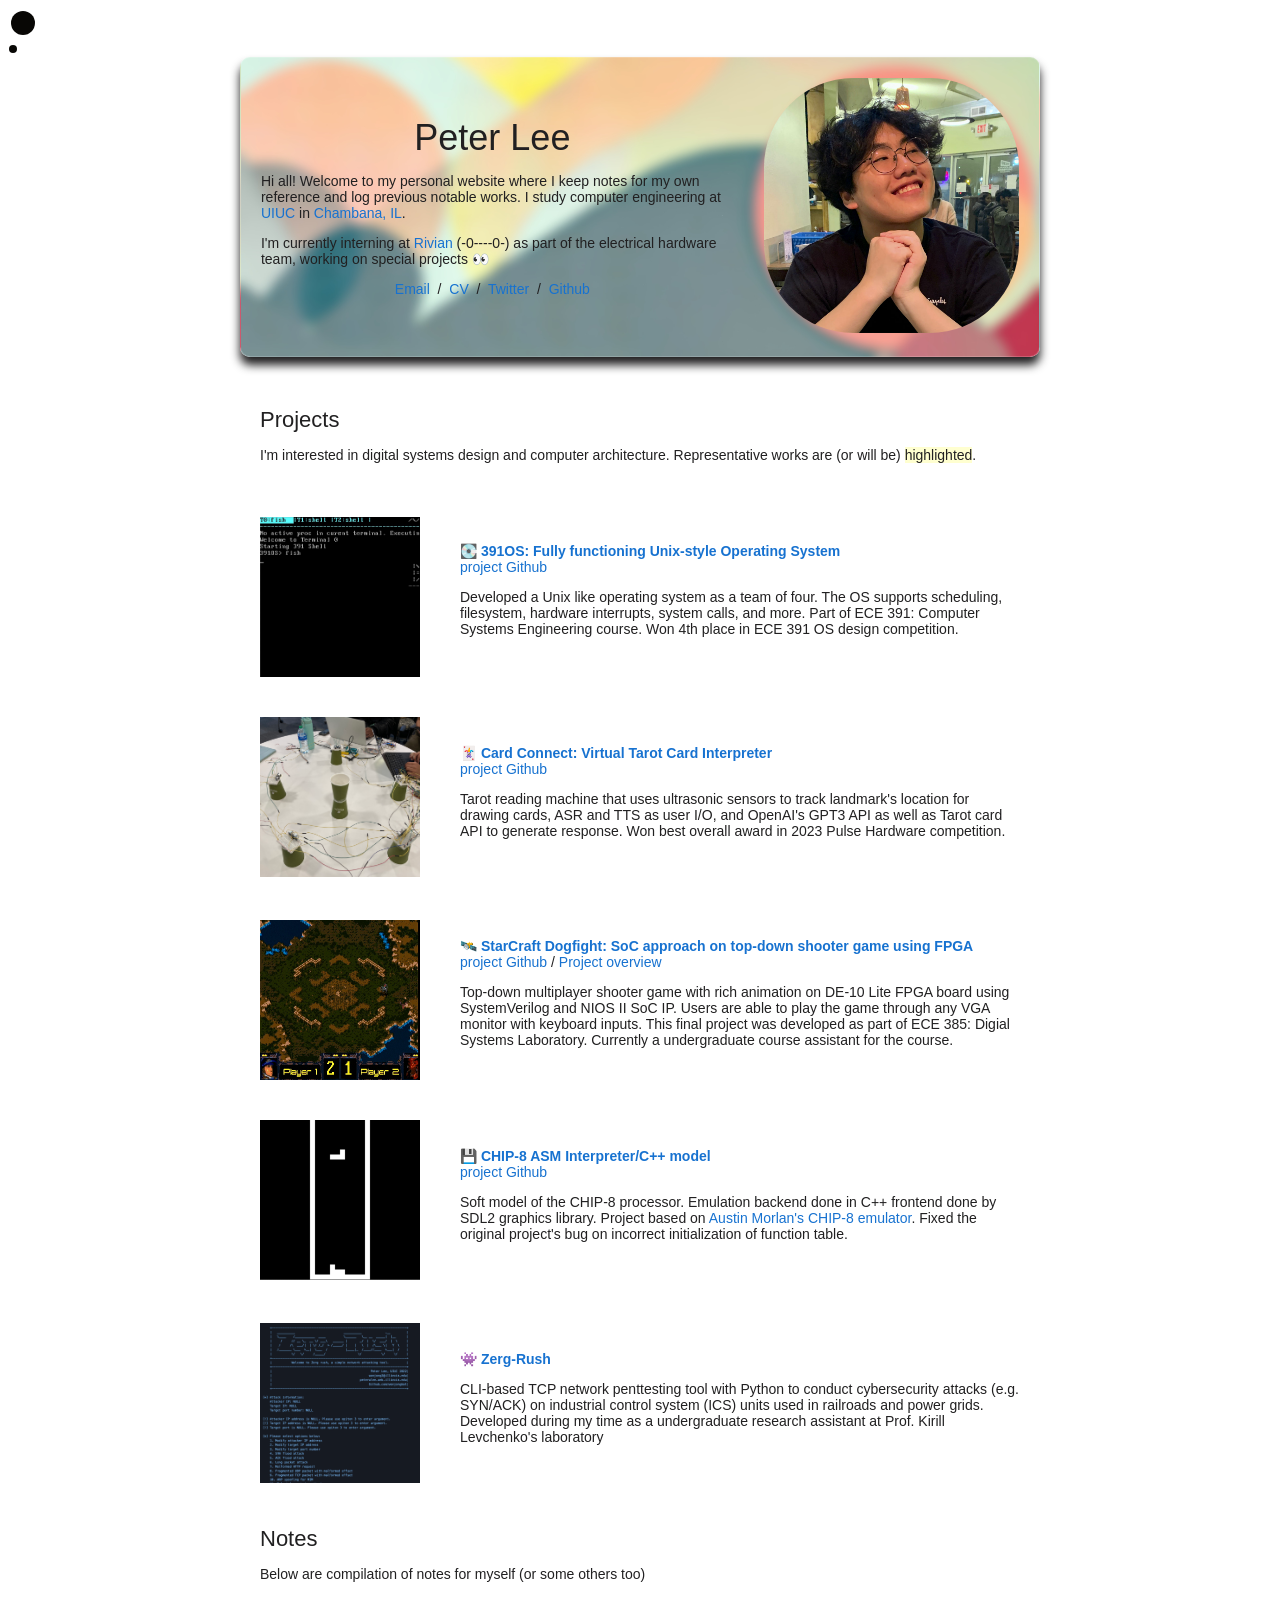
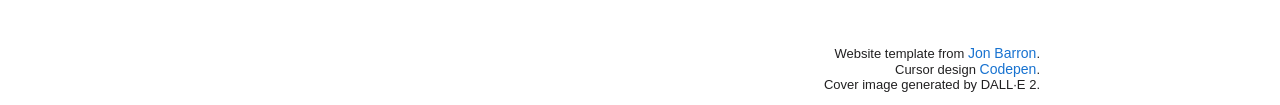
==== index.html @ ffe4bd6a "chip8+cool backdrop" ====
<!DOCTYPE html>
<html lang="en">
  <head>
    <meta http-equiv="Content-Type" content="text/html; charset=UTF-8" />

    <title>Peter Lee</title>
    <link
      rel="stylesheet"
      as="style"
      crossorigin
      href="https://cdn.jsdelivr.net/gh/orioncactus/pretendard@v1.3.5/dist/web/static/pretendard.css"
    />
    <meta name="author" content="Peter Lee" />
    <meta name="viewport" content="width=device-width, initial-scale=1" />

    <link rel="stylesheet" type="text/css" href="stylesheet.css" />
    <link
      rel="icon"
      href="data:image/svg+xml,<svg xmlns=%22http://www.w3.org/2000/svg%22 viewBox=%220 0 100 100%22><text y=%22.9em%22 font-size=%2290%22>🦖</text></svg>"
    />
  </head>

  <body>
    <!-- cursor stuff -->
    <div class="cursor">
      <div class="cursor__ball cursor__ball--big">
        <svg height="30" width="30">
          <circle cx="15" cy="15" r="12" stroke-width="0"></circle>
        </svg>
      </div>

      <div class="cursor__ball cursor__ball--small">
        <svg height="10" width="10">
          <circle cx="5" cy="5" r="4" stroke-width="0"></circle>
        </svg>
      </div>
    </div>
    <script src="index.js"></script>
    <script src="https://cdnjs.cloudflare.com/ajax/libs/gsap/3.12.0/gsap.min.js"></script>
    <!-- end of cursor stuff -->
    <table
      style="
        width: 100%;
        max-width: 800px;
        border: 0px;
        border-spacing: 0px;
        border-collapse: separate;
        margin-right: auto;
        margin-left: auto;
      "
    >
      <tbody>
        <tr style="padding: 0px">
          <td style="padding: 0px">
            <div>
            <table
              style="
                width: 100%;
                border: 0px;
                border-spacing: 0px;
                border-collapse: separate;
                margin-right: auto;
                margin-left: auto;
                background: rgba(255, 255, 255, 0.25);
                box-shadow: 0 8px 10px 0 #212021;
                backdrop-filter: blur(10px);
                -webkit-backdrop-filter: blur(10px);
                border-radius: 10px;
                border: 1px solid rgba(255, 255, 255, 0.18);
                background-image: url(images/backdrop_blur.jpg);
                background-size: cover;
                background-position:center;
              "
            >
              <tbody>
                <tr style="padding: 0px">
                  <td style="padding: 2.5%; width: 63%; vertical-align: middle">
                    <p style="text-align: center">
                      <name>Peter Lee</name>
                    </p>
                    <p>
                      Hi all! Welcome to my personal website where I keep notes
                      for my own reference and log previous notable works. I
                      study computer engineering at
                      <a href="https://ece.illinois.edu/">UIUC</a> in
                      <a
                        href="https://en.wikipedia.org/wiki/Champaign%E2%80%93Urbana_metropolitan_area"
                        >Chambana, IL</a
                      >.
                    </p>
                    <p>
                      I'm currently interning at
                      <a href="https://rivian.com/">Rivian</a> (-0----0-) as
                      part of the electrical hardware team, working on special
                      projects 👀
                    </p>
                    <p style="text-align: center">
                      <a href="mailto:wonjong3@illinois.edu">Email</a>
                      &nbsp/&nbsp
                      <a href="data/PeterLee_CV.pdf">CV</a> &nbsp/&nbsp

                      <a href="https://twitter.com/wonjongbot">Twitter</a>
                      &nbsp/&nbsp
                      <a href="https://github.com/wonjongbot/">Github</a>
                    </p>
                  </td>
                  <td style="padding: 2.5%; width: 40%; max-width: 40%">
                    <a href="images/PeterLee.jpeg"
                      ><img
                        style="width: 100%; max-width: 100%; border-radius: 35%"
                        alt="profile photo"
                        src="images/PeterLee.jpeg"
                        class="hoverZoomLink"
                    /></a>
                  </td>
                </tr>
              </tbody>
            </table>
            <table
              style="
                width: 100%;
                border: 0px;
                border-spacing: 0px;
                border-collapse: separate;
                margin-right: auto;
                margin-left: auto;
              "
            >
              <tbody>
                <tr>
                  <td
                    style="
                      padding-top: 50px;
                      padding-left: 20px;
                      padding-right: 20px;
                      padding-bottom: 20px;
                      width: 100%;
                      vertical-align: middle;
                    "
                  >
                    <heading>Projects</heading>
                    <p>
                      I'm interested in digital systems design and computer
                      architecture. Representative works are (or will be)
                      <span class="highlight">highlighted</span>.
                    </p>
                  </td>
                </tr>
              </tbody>
            </table>
            <table
              style="
                width: 100%;
                border: 0px;
                border-spacing: 0px;
                border-collapse: separate;
                margin-right: auto;
                margin-left: auto;
              "
            >
              <tbody>
                <tr onmouseout="OS391_stop()" onmouseover="OS391_start()">
                  <td style="padding: 20px; width: 25%; vertical-align: middle">
                    <div class="one">
                      <div class="two" id="OS391">
                        <video
                          width="160"
                          height="160"
                          muted
                          autoplay
                          loop
                          style="background-color: black"
                        >
                          <source src="images/391OS.mp4" type="video/mp4" />
                          Your browser does not support the video tag.
                        </video>
                      </div>
                      <img src="images/391OS.jpeg" width="160" height="160" />
                    </div>
                    <script type="text/javascript">
                      function OS391_start() {
                        document.getElementById("OS391").style.opacity = "1";
                      }

                      function OS391_stop() {
                        document.getElementById("OS391").style.opacity = "0";
                      }
                      OS391_stop();
                    </script>
                  </td>
                  <td style="padding: 20px; width: 75%; vertical-align: middle">
                    <a href="https://github.com/wonjongbot/391OS">
                      <papertitle
                        >💽 391OS: Fully functioning Unix-style Operating
                        System</papertitle
                      >
                    </a>
                    <br />
                    <a href="https://github.com/wonjongbot/391OS"
                      >project Github</a
                    >
                    <p></p>
                    <p>
                      Developed a Unix like operating system as a team of four.
                      The OS supports scheduling, filesystem, hardware
                      interrupts, system calls, and more. Part of ECE 391:
                      Computer Systems Engineering course. Won 4th place in ECE
                      391 OS design competition.
                    </p>
                  </td>
                </tr>

                <tr>
                  <td style="padding: 20px; width: 25%; vertical-align: middle">
                    <img src="images/ccnct.jpg" width="160" height="160" />
                  </td>
                  <td style="padding: 20px; width: 75%; vertical-align: middle">
                    <a
                      href="https://github.com/Mankeerat/Pulse2023_Beefybarfers"
                    >
                      <papertitle
                        >🃏 Card Connect: Virtual Tarot Card
                        Interpreter</papertitle
                      >
                    </a>
                    <br />
                    <a
                      href="https://github.com/Mankeerat/Pulse2023_Beefybarfers"
                      >project Github</a
                    >
                    <p></p>
                    <p>
                      Tarot reading machine that uses ultrasonic sensors to
                      track landmark's location for drawing cards, ASR and TTS
                      as user I/O, and OpenAI's GPT3 API as well as Tarot card
                      API to generate response. Won best overall award in 2023
                      Pulse Hardware competition.
                    </p>
                  </td>
                </tr>

                <tr onmouseout="scdfight_stop()" onmouseover="scdfight_start()">
                  <td style="padding: 20px; width: 25%; vertical-align: middle">
                    <div class="one">
                      <div class="two" id="scdfight_image">
                        <img
                          src="images/scdfight.gif"
                          width="160"
                          height="160"
                        />
                      </div>
                      <img src="images/scdfight.jpg" width="160" height="160" />
                    </div>
                    <script type="text/javascript">
                      function scdfight_start() {
                        document.getElementById(
                          "scdfight_image"
                        ).style.opacity = "1";
                      }

                      function scdfight_stop() {
                        document.getElementById(
                          "scdfight_image"
                        ).style.opacity = "0";
                      }
                      scdfight_stop();
                    </script>
                  </td>

                  <td style="padding: 20px; width: 75%; vertical-align: middle">
                    <a href="https://www.youtube.com/watch?v=uepAv-EOpGw">
                      <papertitle
                        >🛰️ StarCraft Dogfight: SoC approach on top-down shooter
                        game using FPGA</papertitle
                      >
                    </a>
                    <br />
                    <a
                      href="https://github.com/wonjongbot/StarCraft-Dogfight-SoC"
                      >project Github</a
                    >
                    /
                    <a href="https://www.youtube.com/watch?v=uepAv-EOpGw"
                      >Project overview</a
                    >
                    <p></p>
                    <p>
                      Top-down multiplayer shooter game with rich animation on
                      DE-10 Lite FPGA board using SystemVerilog and NIOS II SoC
                      IP. Users are able to play the game through any VGA
                      monitor with keyboard inputs. This final project was
                      developed as part of ECE 385: Digial Systems Laboratory.
                      Currently a undergraduate course assistant for the course.
                    </p>
                  </td>
                </tr>
                <tr>
                  <td style="padding: 20px; width: 25%; vertical-align: middle">
                    <img src="images/chip8.jpg" width="160" height="160" />
                  </td>
                  <td style="padding: 20px; width: 75%; vertical-align: middle">
                    <a href="https://github.com/wonjongbot/CHIP-8">
                      <papertitle
                        >💾 CHIP-8 ASM Interpreter/C++ model</papertitle
                      >
                    </a>
                    <br />
                    <a href="https://github.com/wonjongbot/CHIP-8"
                      >project Github</a
                    >
                    <p></p>
                    <p>
                      Soft model of the CHIP-8 processor. Emulation backend done
                      in C++ frontend done by SDL2 graphics library. Project
                      based on
                      <a href="https://austinmorlan.com/posts/chip8_emulator/"
                        >Austin Morlan's CHIP-8 emulator</a
                      >. Fixed the original project's bug on incorrect
                      initialization of function table.
                    </p>
                  </td>
                </tr>

                <tr>
                  <td style="padding: 20px; width: 25%; vertical-align: middle">
                    <img src="images/zrush.jpg" width="160" height="160" />
                  </td>
                  <td style="padding: 20px; width: 75%; vertical-align: middle">
                    <a
                      href="https://drive.google.com/file/d/1YvRx-4hrZoCk-nl6OgVJZlHAqOiN5hWq/view?usp=sharing"
                    >
                      <papertitle>👾 Zerg-Rush</papertitle>
                    </a>
                    <br />
                    <p>
                      CLI-based TCP network penttesting tool with Python to
                      conduct cybersecurity attacks (e.g. SYN/ACK) on industrial
                      control system (ICS) units used in railroads and power
                      grids. Developed during my time as a undergraduate
                      research assistant at Prof. Kirill Levchenko's laboratory
                    </p>
                  </td>
                </tr>
              </tbody>
            </table>

            <table
              width="100%"
              align="center"
              border="0"
              cellspacing="0"
              cellpadding="20"
            >
              <tbody>
                <tr>
                  <td>
                    <heading>Notes</heading>
                    <p>
                      Below are compilation of notes for myself (or some others
                      too)
                    </p>
                  </td>
                </tr>
              </tbody>
            </table>

            <table
              style="
                width: 100%;
                border: 0px;
                border-spacing: 0px;
                border-collapse: separate;
                margin-right: auto;
                margin-left: auto;
              "
            >
              <tbody>
                <tr>
                  <td style="padding: 0px">
                    <br />
                    <p style="text-align: right; font-size: small">
                      Website template from
                      <a href="https://github.com/jonbarron/jonbarron_website"
                        >Jon Barron</a
                      >.<br />
                      Cursor design
                      <a href="https://codepen.io/clementGir/pen/RQqvQx"
                        >Codepen</a
                      >.<br />
                      Cover image generated by DALL·E 2.
                    </p>
                  </td>
                </tr>
              </tbody>
            </table>
          </td>
        </tr>
      </tbody>
    </table>
  </body>
</html>
---- stylesheet.css ----
/*Cursor related*/
body {
  height: 100vh;
  cursor: none;
  background: #fff;
  color: #212021;
}
body .cursor {
  pointer-events: none;
  z-index: 1000;
}
body .cursor__ball {
  /* position: fixed; */
  top: 0;
  left: 0;
  mix-blend-mode: difference;
  z-index: 1000;
  position: relative;
}
body .cursor__ball circle {
  fill: #f7f8fa;
}

/* latin-ext */
@font-face {
  font-family: 'Lato';
  font-style: italic;
  font-weight: 400;
  src: local('Lato Italic'), local('Lato-Italic'), url(https://fonts.gstatic.com/s/lato/v15/S6u8w4BMUTPHjxsAUi-qNiXg7eU0.woff2) format('woff2');
  unicode-range: U+0100-024F, U+0259, U+1E00-1EFF, U+2020, U+20A0-20AB, U+20AD-20CF, U+2113, U+2C60-2C7F, U+A720-A7FF;
}
/* latin */
@font-face {
  font-family: 'Lato';
  font-style: italic;
  font-weight: 400;
  src: local('Lato Italic'), local('Lato-Italic'), url(https://fonts.gstatic.com/s/lato/v15/S6u8w4BMUTPHjxsAXC-qNiXg7Q.woff2) format('woff2');
  unicode-range: U+0000-00FF, U+0131, U+0152-0153, U+02BB-02BC, U+02C6, U+02DA, U+02DC, U+2000-206F, U+2074, U+20AC, U+2122, U+2191, U+2193, U+2212, U+2215, U+FEFF, U+FFFD;
}
/* latin-ext */
@font-face {
  font-family: 'Lato';
  font-style: italic;
  font-weight: 700;
  src: local('Lato Bold Italic'), local('Lato-BoldItalic'), url(https://fonts.gstatic.com/s/lato/v15/S6u_w4BMUTPHjxsI5wq_FQftx9897sxZ.woff2) format('woff2');
  unicode-range: U+0100-024F, U+0259, U+1E00-1EFF, U+2020, U+20A0-20AB, U+20AD-20CF, U+2113, U+2C60-2C7F, U+A720-A7FF;
}
/* latin */
@font-face {
  font-family: 'Lato';
  font-style: italic;
  font-weight: 700;
  src: local('Lato Bold Italic'), local('Lato-BoldItalic'), url(https://fonts.gstatic.com/s/lato/v15/S6u_w4BMUTPHjxsI5wq_Gwftx9897g.woff2) format('woff2');
  unicode-range: U+0000-00FF, U+0131, U+0152-0153, U+02BB-02BC, U+02C6, U+02DA, U+02DC, U+2000-206F, U+2074, U+20AC, U+2122, U+2191, U+2193, U+2212, U+2215, U+FEFF, U+FFFD;
}
/* latin-ext */
@font-face {
  font-family: 'Lato';
  font-style: normal;
  font-weight: 400;
  src: local('Lato Regular'), local('Lato-Regular'), url(https://fonts.gstatic.com/s/lato/v15/S6uyw4BMUTPHjxAwXiWtFCfQ7A.woff2) format('woff2');
  unicode-range: U+0100-024F, U+0259, U+1E00-1EFF, U+2020, U+20A0-20AB, U+20AD-20CF, U+2113, U+2C60-2C7F, U+A720-A7FF;
}
/* latin */
@font-face {
  font-family: 'Lato';
  font-style: normal;
  font-weight: 400;
  src: local('Lato Regular'), local('Lato-Regular'), url(https://fonts.gstatic.com/s/lato/v15/S6uyw4BMUTPHjx4wXiWtFCc.woff2) format('woff2');
  unicode-range: U+0000-00FF, U+0131, U+0152-0153, U+02BB-02BC, U+02C6, U+02DA, U+02DC, U+2000-206F, U+2074, U+20AC, U+2122, U+2191, U+2193, U+2212, U+2215, U+FEFF, U+FFFD;
}
/* latin-ext */
@font-face {
  font-family: 'Lato';
  font-style: normal;
  font-weight: 700;
  src: local('Lato Bold'), local('Lato-Bold'), url(https://fonts.gstatic.com/s/lato/v15/S6u9w4BMUTPHh6UVSwaPGQ3q5d0N7w.woff2) format('woff2');
  unicode-range: U+0100-024F, U+0259, U+1E00-1EFF, U+2020, U+20A0-20AB, U+20AD-20CF, U+2113, U+2C60-2C7F, U+A720-A7FF;
}
/* latin */
@font-face {
  font-family: 'Lato';
  font-style: normal;
  font-weight: 700;
  src: local('Lato Bold'), local('Lato-Bold'), url(https://fonts.gstatic.com/s/lato/v15/S6u9w4BMUTPHh6UVSwiPGQ3q5d0.woff2) format('woff2');
  unicode-range: U+0000-00FF, U+0131, U+0152-0153, U+02BB-02BC, U+02C6, U+02DA, U+02DC, U+2000-206F, U+2074, U+20AC, U+2122, U+2191, U+2193, U+2212, U+2215, U+FEFF, U+FFFD;
}

a {
  color: #1772d0;
  text-decoration: none;
}

a:focus,
a:hover {
  color: #f09228;
  text-decoration: none;
}

body,
td,
th,
tr,
p,
a {
  font-family: 'Lato', Verdana, Helvetica, sans-serif;
  font-size: 14px
}

strong {
  font-family: 'Lato', Verdana, Helvetica, sans-serif;
  font-size: 14px;
}

heading {
  font-family: 'Lato', Verdana, Helvetica, sans-serif;
  font-size: 22px;
}

papertitle {
  font-family: 'Lato', Verdana, Helvetica, sans-serif;
  font-size: 14px;
  font-weight: 700
}

name {
  font-family: 'Lato', Verdana, Helvetica, sans-serif;
  font-size: 36px;
}

.one {
  width: 160px;
  height: 160px;
  position: relative;
}

.two {
  width: 160px;
  height: 160px;
  position: absolute;
  transition: opacity .2s ease-in-out;
  -moz-transition: opacity .2s ease-in-out;
  -webkit-transition: opacity .2s ease-in-out;
}

.fade {
  transition: opacity .2s ease-in-out;
  -moz-transition: opacity .2s ease-in-out;
  -webkit-transition: opacity .2s ease-in-out;
}

span.highlight {
  background-color: #ffffd0;
}
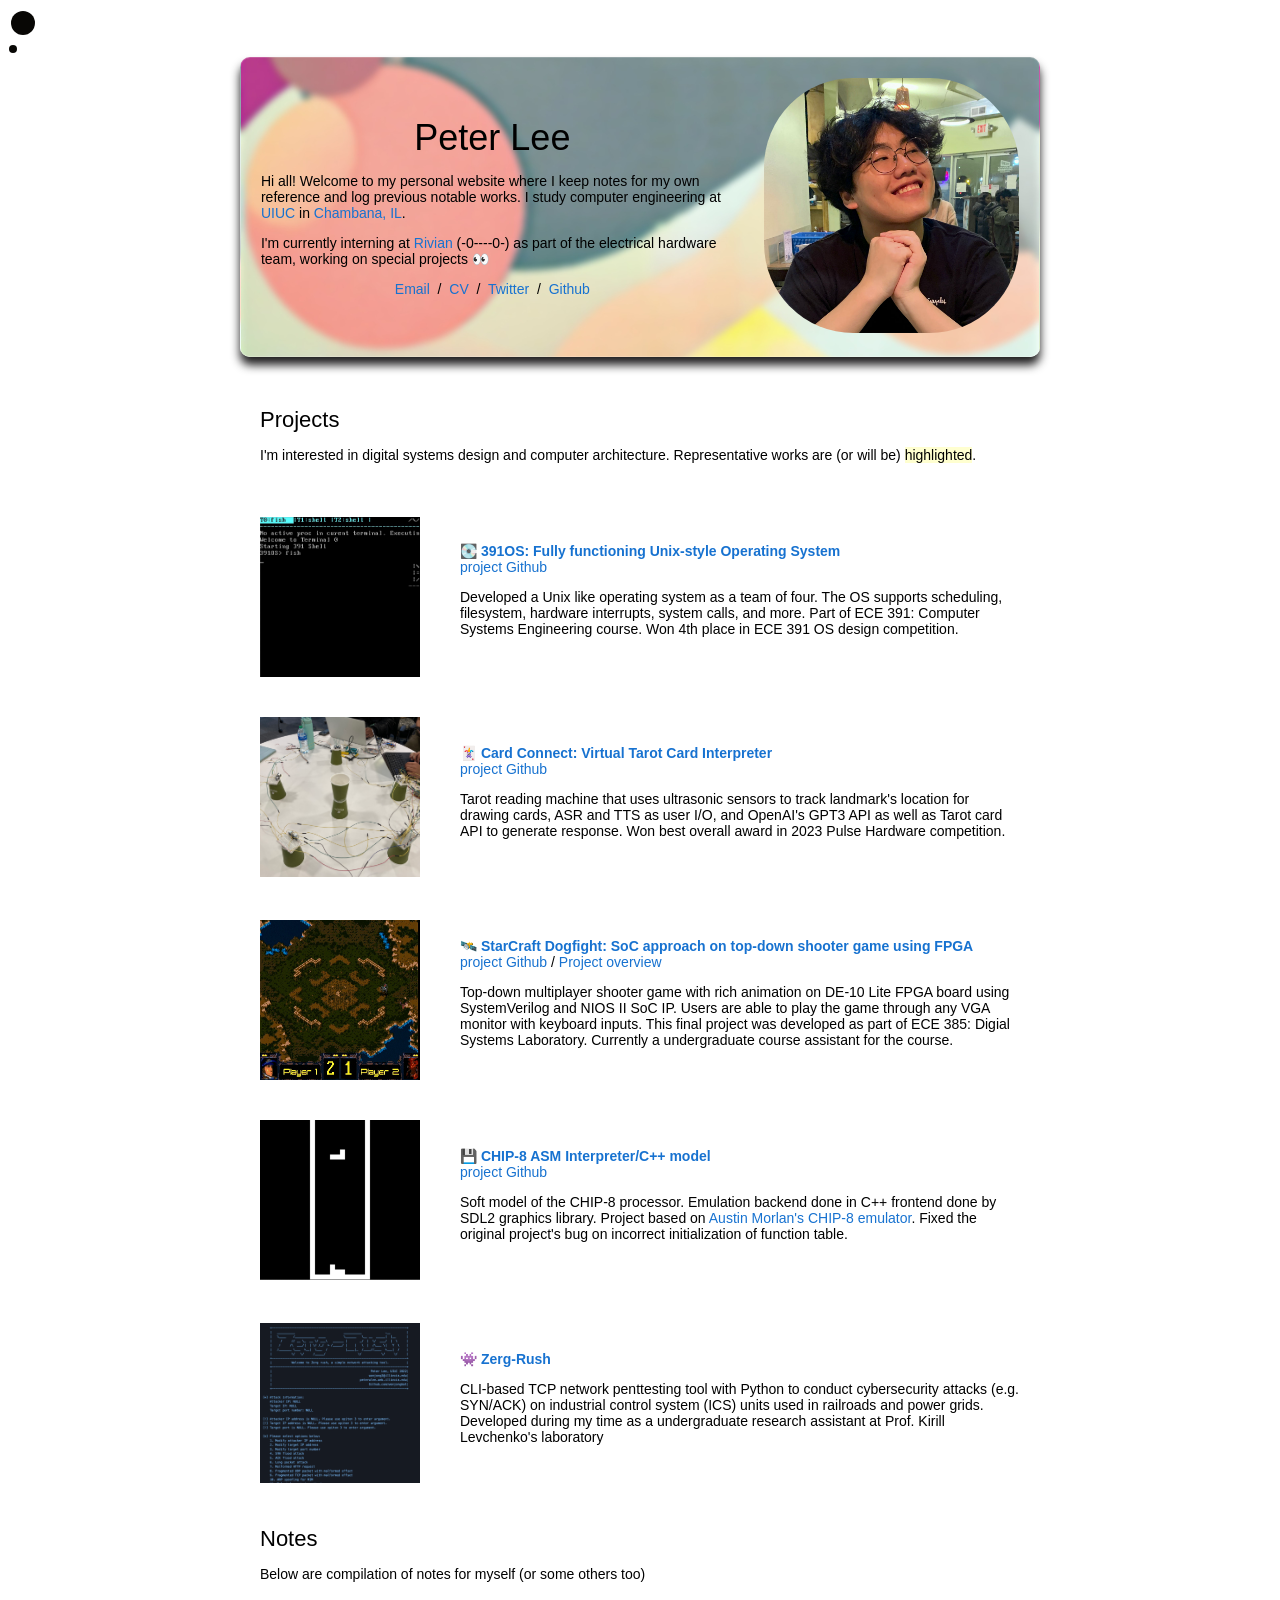
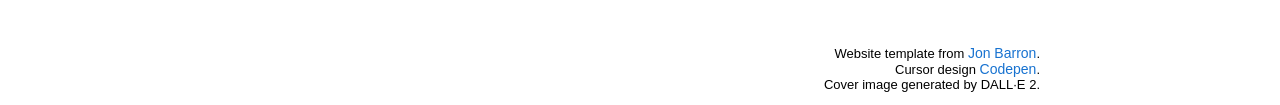
==== commit fd1fb579: "dithered cover img" ====
--- a/index.html
+++ b/index.html
@@ -67,7 +67,7 @@
                 -webkit-backdrop-filter: blur(10px);
                 border-radius: 10px;
                 border: 1px solid rgba(255, 255, 255, 0.18);
-                background-image: url(images/backdrop_blur.jpg);
+                background-image: url(images/bd_dithered_blur_inverted_cc.jpg);
                 background-size: cover;
                 background-position:center;
               "
--- a/stylesheet.css
+++ b/stylesheet.css
@@ -3,7 +3,7 @@
   height: 100vh;
   cursor: none;
   background: #fff;
-  color: #212021;
+  color: #000;
 }
 body .cursor {
   pointer-events: none;
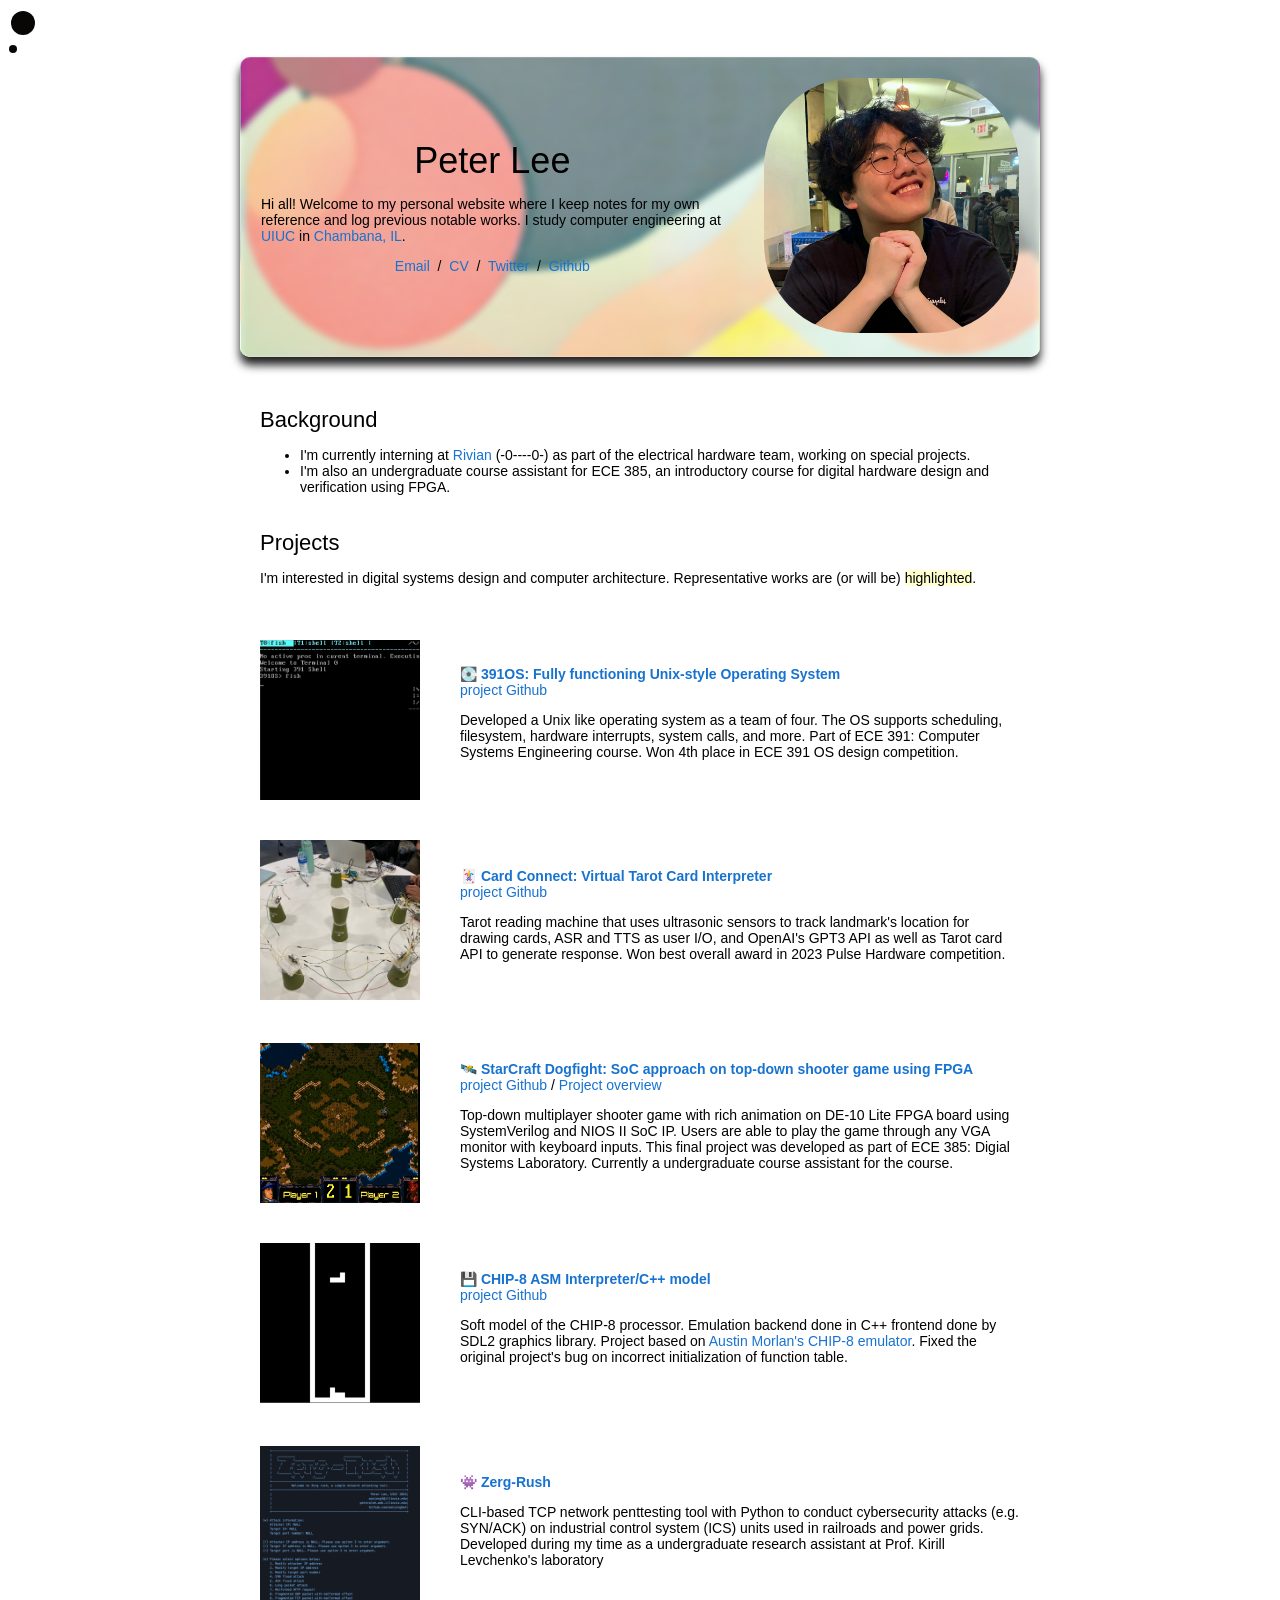
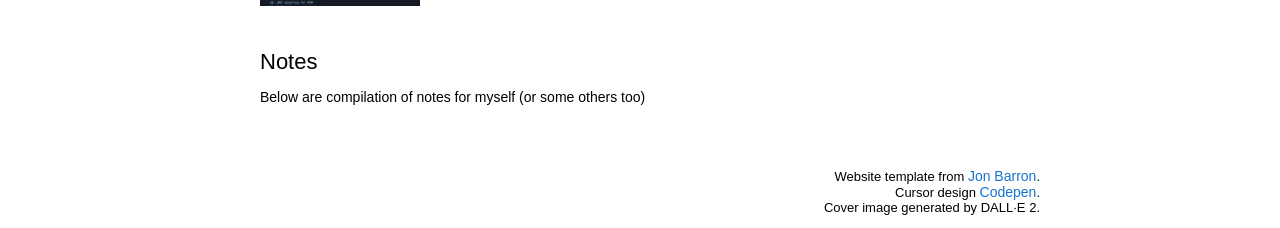
==== commit 2e0206a3: "updated background and intro page" ====
--- a/index.html
+++ b/index.html
@@ -88,12 +88,6 @@
                         >Chambana, IL</a
                       >.
                     </p>
-                    <p>
-                      I'm currently interning at
-                      <a href="https://rivian.com/">Rivian</a> (-0----0-) as
-                      part of the electrical hardware team, working on special
-                      projects 👀
-                    </p>
                     <p style="text-align: center">
                       <a href="mailto:wonjong3@illinois.edu">Email</a>
                       &nbsp/&nbsp
@@ -127,13 +121,33 @@
               "
             >
               <tbody>
-                <tr>
+                  <tr>
                   <td
                     style="
                       padding-top: 50px;
                       padding-left: 20px;
                       padding-right: 20px;
-                      padding-bottom: 20px;
+                      width: 100%;
+                      vertical-align: middle;
+                    "
+                  >
+                    <heading>Background</heading>
+                    <p>
+                      <ul>
+                        <li>I'm currently interning at
+                        <a href="https://rivian.com/">Rivian</a> (-0----0-) as
+                        part of the electrical hardware team, working on special
+                        projects.</li>
+                      <li>I'm also an undergraduate course assistant for ECE 385, an introductory course
+                        for digital hardware design and verification using FPGA.</li>
+                      </ul>
+                    </p>
+                  </td>
+                </tr>
+                <tr>
+                  <td
+                    style="
+                      padding: 20px;
                       width: 100%;
                       vertical-align: middle;
                     "
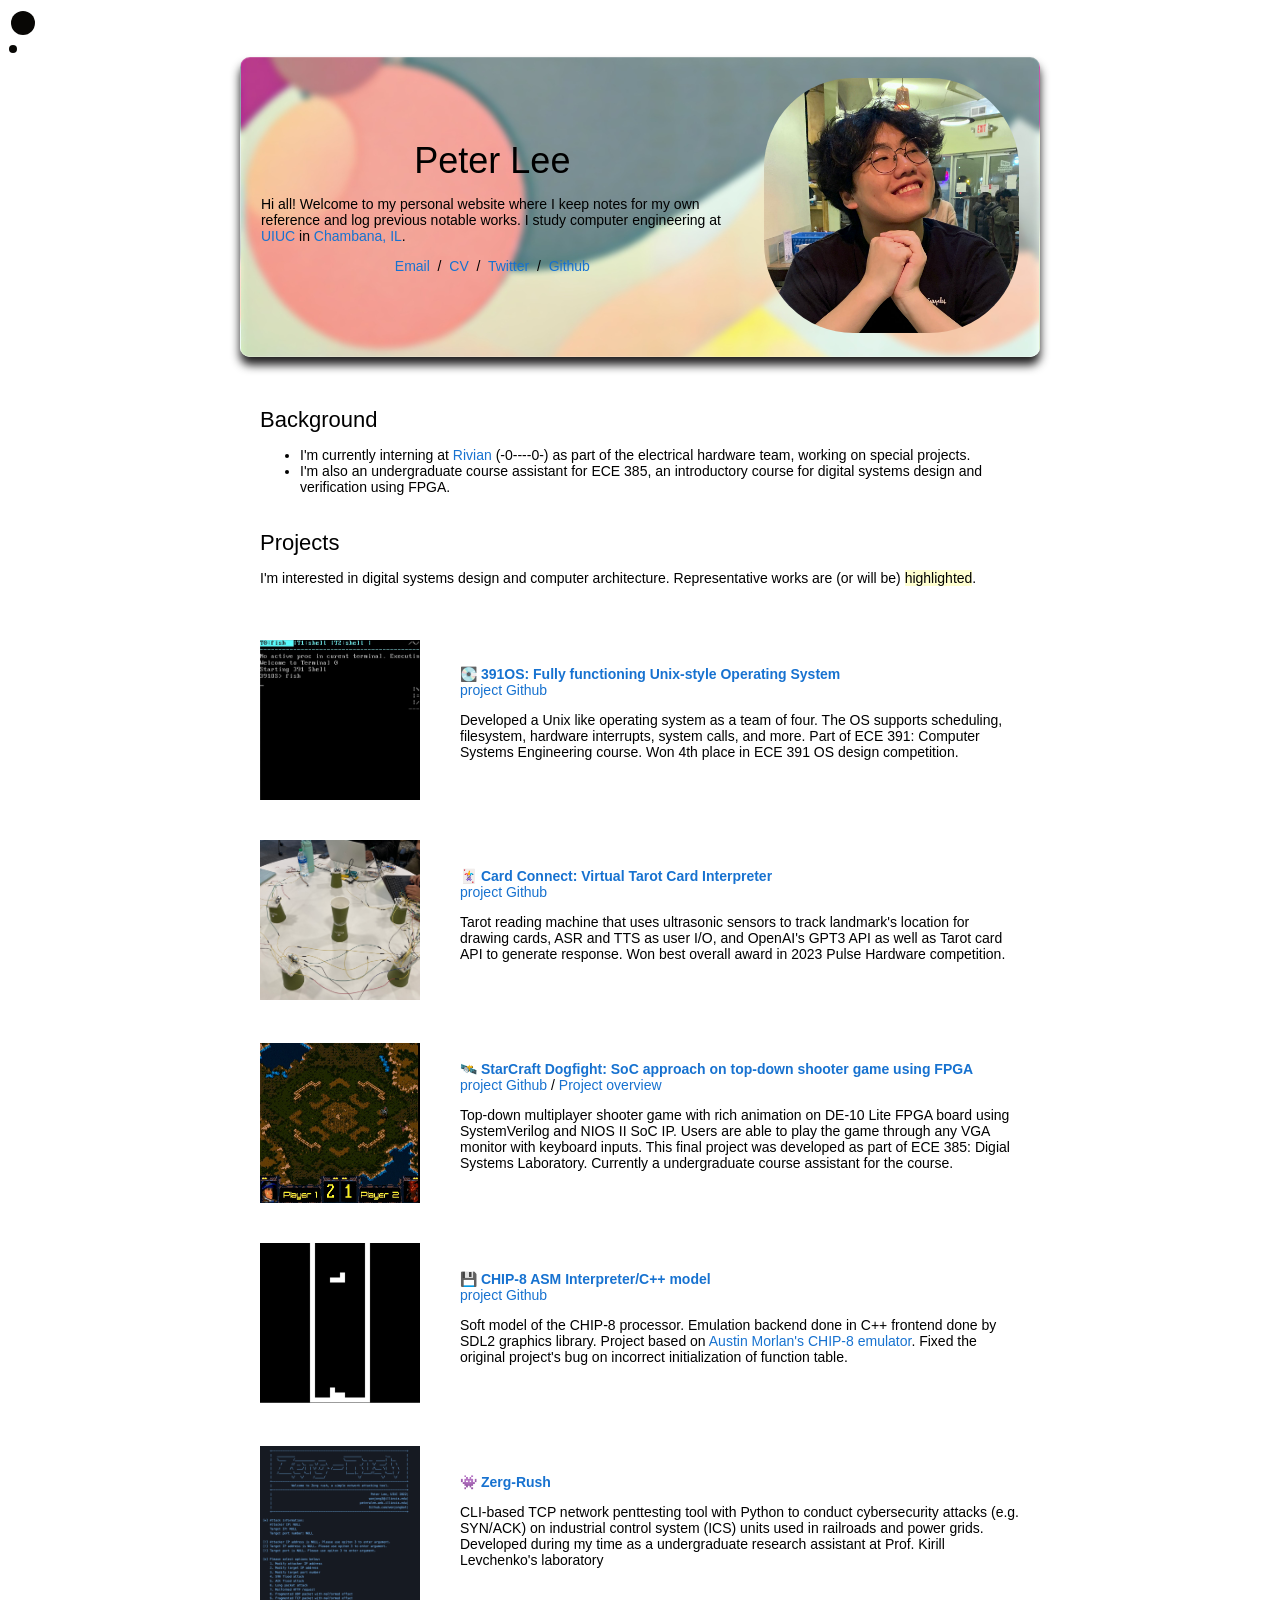
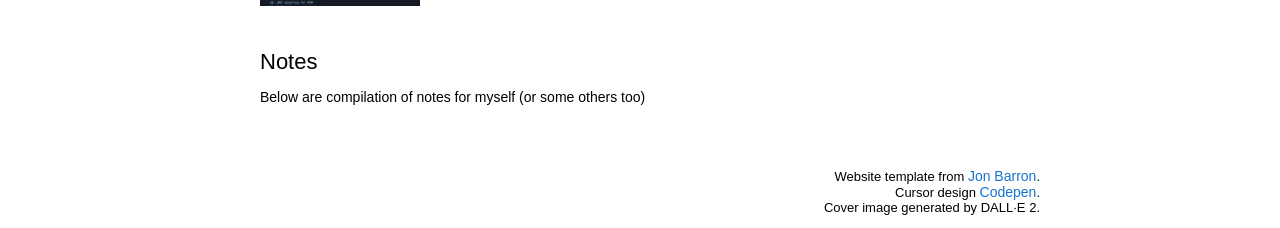
==== commit e73cfd8e: "formatted html pretty" ====
--- a/index.html
+++ b/index.html
@@ -52,7 +52,6 @@
       <tbody>
         <tr style="padding: 0px">
           <td style="padding: 0px">
-            <div>
             <table
               style="
                 width: 100%;
@@ -69,7 +68,7 @@
                 border: 1px solid rgba(255, 255, 255, 0.18);
                 background-image: url(images/bd_dithered_blur_inverted_cc.jpg);
                 background-size: cover;
-                background-position:center;
+                background-position: center;
               "
             >
               <tbody>
@@ -121,7 +120,7 @@
               "
             >
               <tbody>
-                  <tr>
+                <tr>
                   <td
                     style="
                       padding-top: 50px;
@@ -132,25 +131,24 @@
                     "
                   >
                     <heading>Background</heading>
-                    <p>
-                      <ul>
-                        <li>I'm currently interning at
+                    <ul>
+                      <li>
+                        I'm currently interning at
                         <a href="https://rivian.com/">Rivian</a> (-0----0-) as
                         part of the electrical hardware team, working on special
-                        projects.</li>
-                      <li>I'm also an undergraduate course assistant for ECE 385, an introductory course
-                        for digital hardware design and verification using FPGA.</li>
-                      </ul>
-                    </p>
+                        projects.
+                      </li>
+                      <li>
+                        I'm also an undergraduate course assistant for ECE 385,
+                        an introductory course for digital systems design and
+                        verification using FPGA.
+                      </li>
+                    </ul>
                   </td>
                 </tr>
                 <tr>
                   <td
-                    style="
-                      padding: 20px;
-                      width: 100%;
-                      vertical-align: middle;
-                    "
+                    style="padding: 20px; width: 100%; vertical-align: middle"
                   >
                     <heading>Projects</heading>
                     <p>
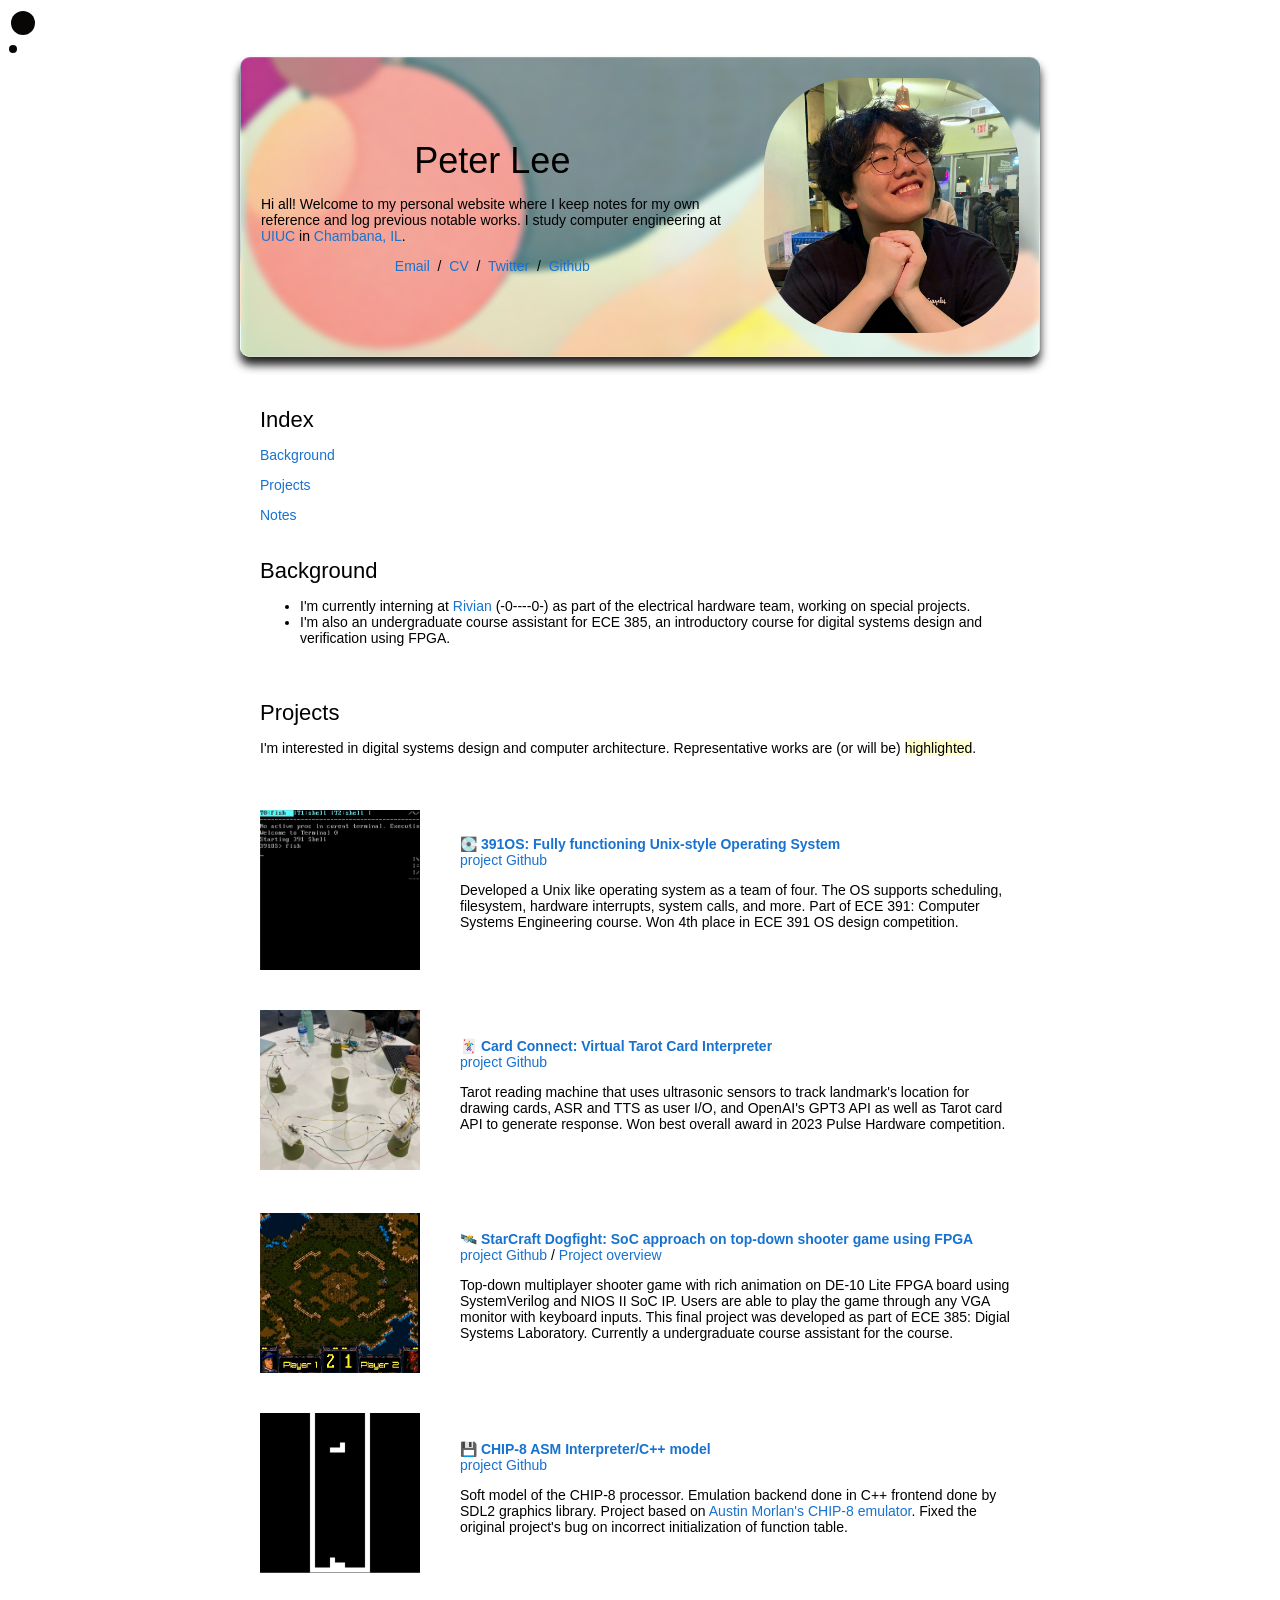
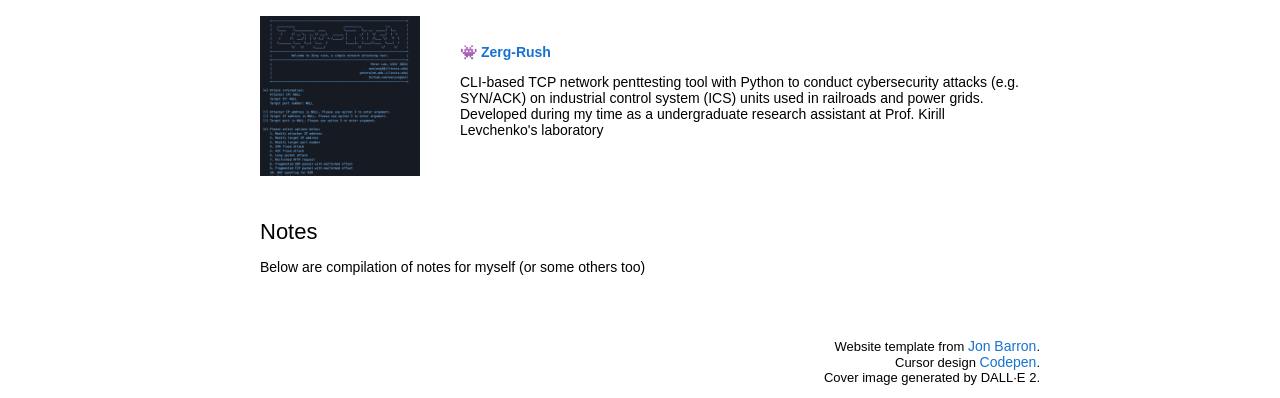
==== commit a738bc00: "anchor jump" ====
--- a/index.html
+++ b/index.html
@@ -130,7 +130,21 @@
                       vertical-align: middle;
                     "
                   >
-                    <heading>Background</heading>
+                    <heading>Index</heading>
+                    <p><a href="#background">Background</a></p>
+                    <p><a href="#projects">Projects</a></p>
+                    <p><a href="#notes">Notes</a></p>
+                  </td>
+                </tr>
+                <tr>
+                  <td
+                    style="
+                      padding: 20px;
+                      width: 100%;
+                      vertical-align: middle;
+                    "
+                  >
+                    <heading id="background">Background</heading>
                     <ul>
                       <li>
                         I'm currently interning at
@@ -150,7 +164,7 @@
                   <td
                     style="padding: 20px; width: 100%; vertical-align: middle"
                   >
-                    <heading>Projects</heading>
+                    <heading id="projects">Projects</heading>
                     <p>
                       I'm interested in digital systems design and computer
                       architecture. Representative works are (or will be)
@@ -366,7 +380,7 @@
               <tbody>
                 <tr>
                   <td>
-                    <heading>Notes</heading>
+                    <heading id="notes">Notes</heading>
                     <p>
                       Below are compilation of notes for myself (or some others
                       too)
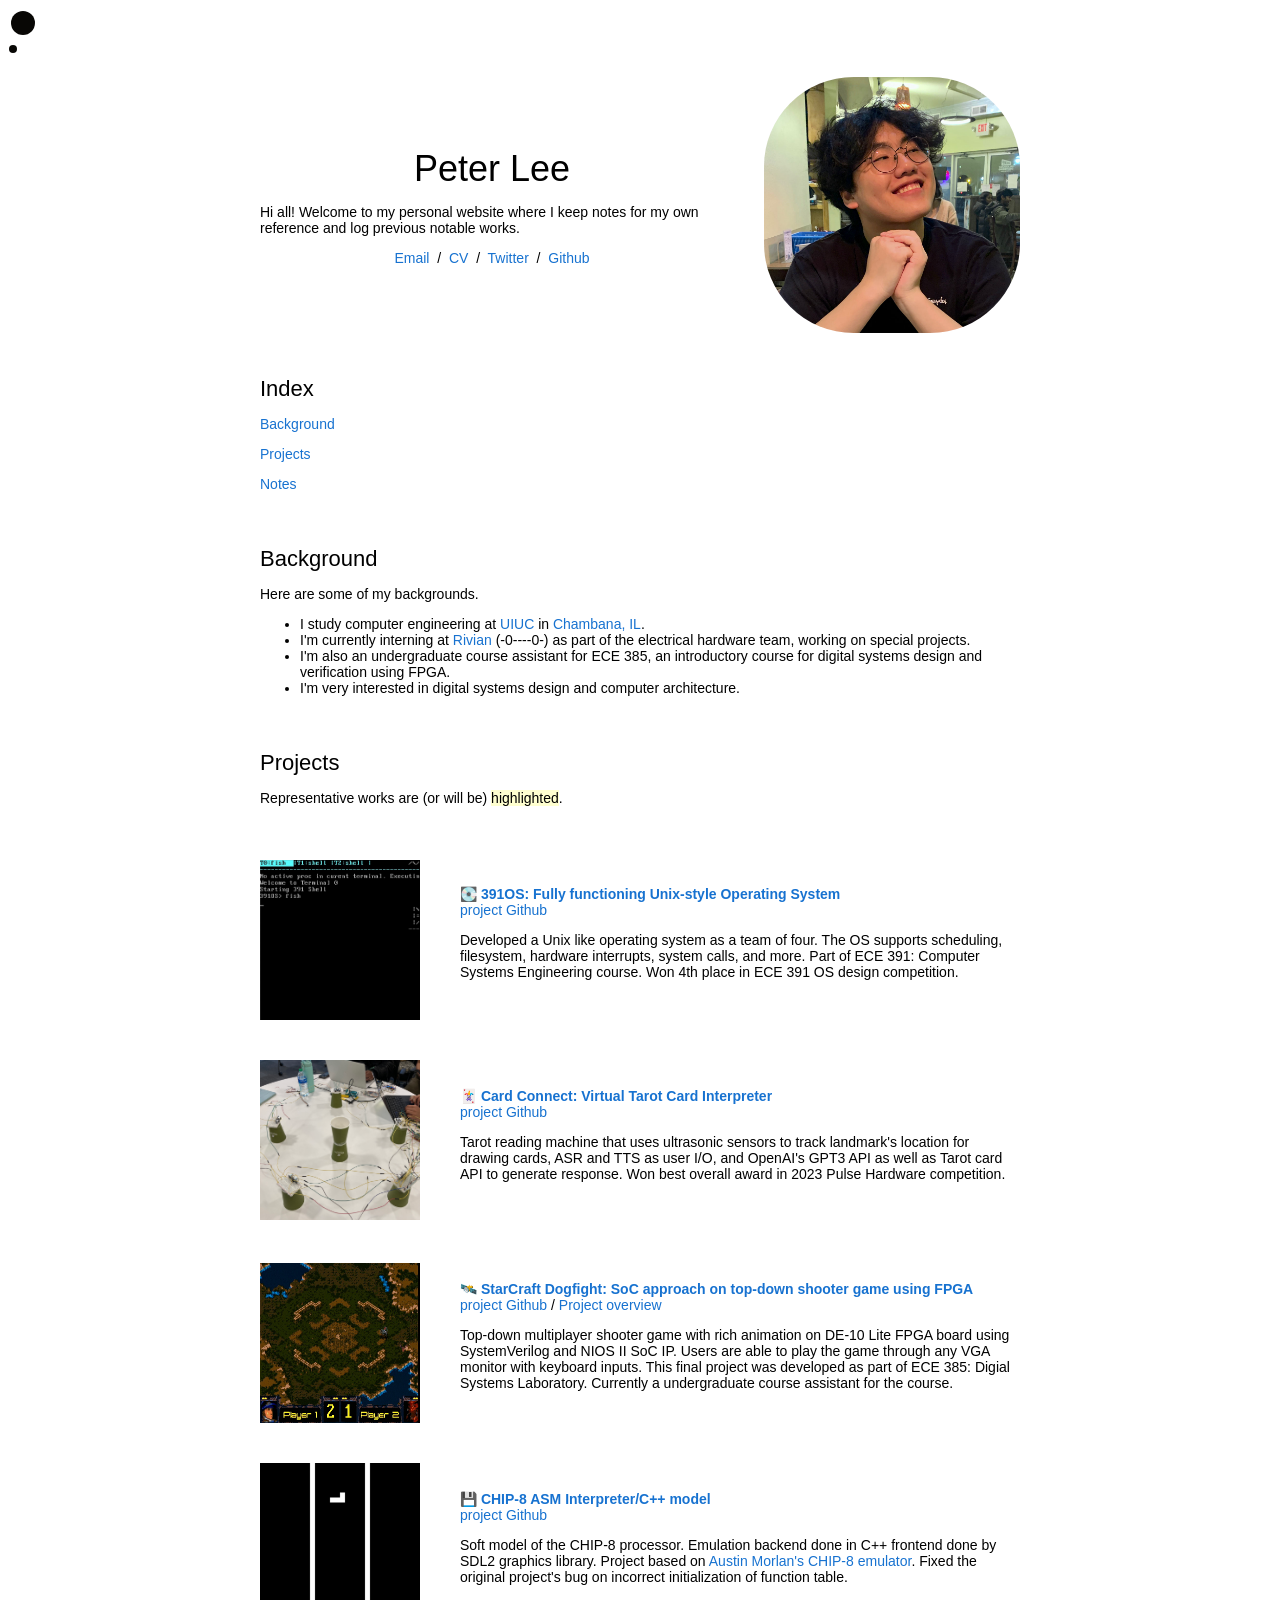
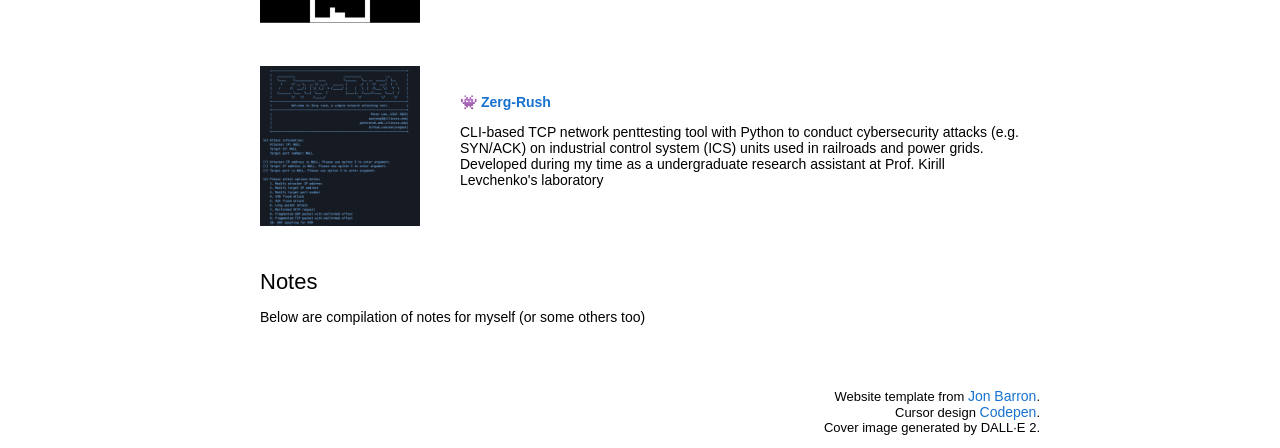
==== commit 9f8246f4: "no more corny backdrop" ====
--- a/index.html
+++ b/index.html
@@ -52,7 +52,7 @@
       <tbody>
         <tr style="padding: 0px">
           <td style="padding: 0px">
-            <table
+            <!-- <table
               style="
                 width: 100%;
                 border: 0px;
@@ -70,7 +70,17 @@
                 background-size: cover;
                 background-position: center;
               "
-            >
+            > -->
+            <table
+            style="
+              width: 100%;
+              border: 0px;
+              border-spacing: 0px;
+              border-collapse: separate;
+              margin-right: auto;
+              margin-left: auto;
+            "
+          >
               <tbody>
                 <tr style="padding: 0px">
                   <td style="padding: 2.5%; width: 63%; vertical-align: middle">
@@ -79,13 +89,7 @@
                     </p>
                     <p>
                       Hi all! Welcome to my personal website where I keep notes
-                      for my own reference and log previous notable works. I
-                      study computer engineering at
-                      <a href="https://ece.illinois.edu/">UIUC</a> in
-                      <a
-                        href="https://en.wikipedia.org/wiki/Champaign%E2%80%93Urbana_metropolitan_area"
-                        >Chambana, IL</a
-                      >.
+                      for my own reference and log previous notable works.
                     </p>
                     <p style="text-align: center">
                       <a href="mailto:wonjong3@illinois.edu">Email</a>
@@ -123,9 +127,7 @@
                 <tr>
                   <td
                     style="
-                      padding-top: 50px;
-                      padding-left: 20px;
-                      padding-right: 20px;
+                      padding: 20px;
                       width: 100%;
                       vertical-align: middle;
                     "
@@ -145,7 +147,16 @@
                     "
                   >
                     <heading id="background">Background</heading>
+                    <p>Here are some of my backgrounds.</p>
                     <ul>
+                      <li>
+                        I study computer engineering at
+                      <a href="https://ece.illinois.edu/">UIUC</a> in
+                      <a
+                        href="https://en.wikipedia.org/wiki/Champaign%E2%80%93Urbana_metropolitan_area"
+                        >Chambana, IL</a
+                      >.
+                      </li>
                       <li>
                         I'm currently interning at
                         <a href="https://rivian.com/">Rivian</a> (-0----0-) as
@@ -157,6 +168,8 @@
                         an introductory course for digital systems design and
                         verification using FPGA.
                       </li>
+                      <li>I'm very interested in digital systems design and computer
+                        architecture.</li>
                     </ul>
                   </td>
                 </tr>
@@ -166,8 +179,7 @@
                   >
                     <heading id="projects">Projects</heading>
                     <p>
-                      I'm interested in digital systems design and computer
-                      architecture. Representative works are (or will be)
+                      Representative works are (or will be)
                       <span class="highlight">highlighted</span>.
                     </p>
                   </td>
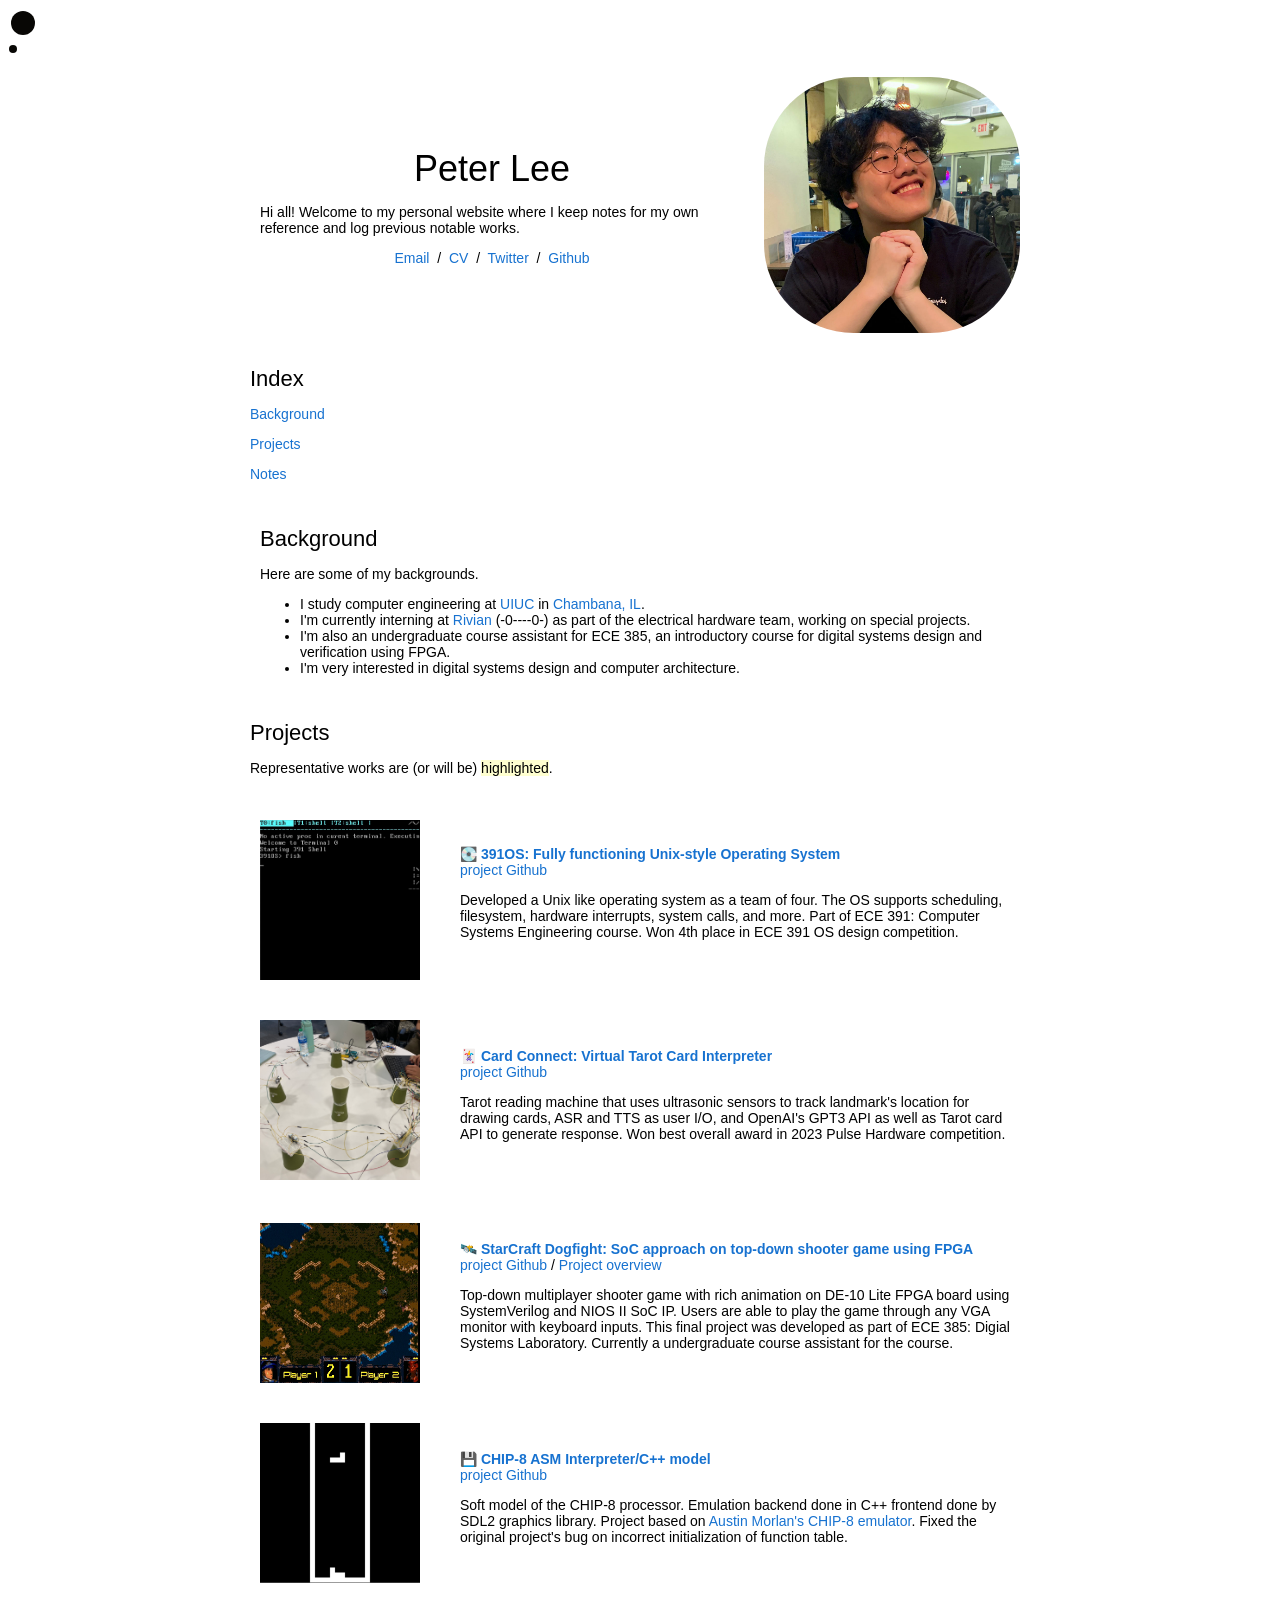
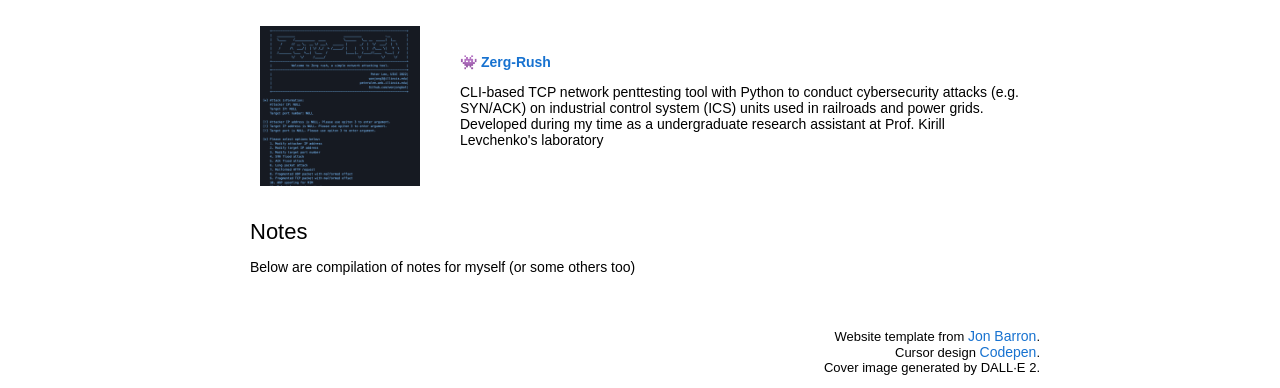
==== commit 56e0354d: "compact website" ====
--- a/index.html
+++ b/index.html
@@ -127,7 +127,7 @@
                 <tr>
                   <td
                     style="
-                      padding: 20px;
+                      padding: 10px;
                       width: 100%;
                       vertical-align: middle;
                     "
@@ -175,7 +175,7 @@
                 </tr>
                 <tr>
                   <td
-                    style="padding: 20px; width: 100%; vertical-align: middle"
+                    style="padding: 10px; width: 100%; vertical-align: middle"
                   >
                     <heading id="projects">Projects</heading>
                     <p>
@@ -387,7 +387,7 @@
               align="center"
               border="0"
               cellspacing="0"
-              cellpadding="20"
+              cellpadding="10"
             >
               <tbody>
                 <tr>
--- a/stylesheet.css
+++ b/stylesheet.css
@@ -2,8 +2,8 @@
 body {
   height: 100vh;
   cursor: none;
-  background: #fff;
-  color: #000;
+  background: white;
+  color: black;
 }
 body .cursor {
   pointer-events: none;
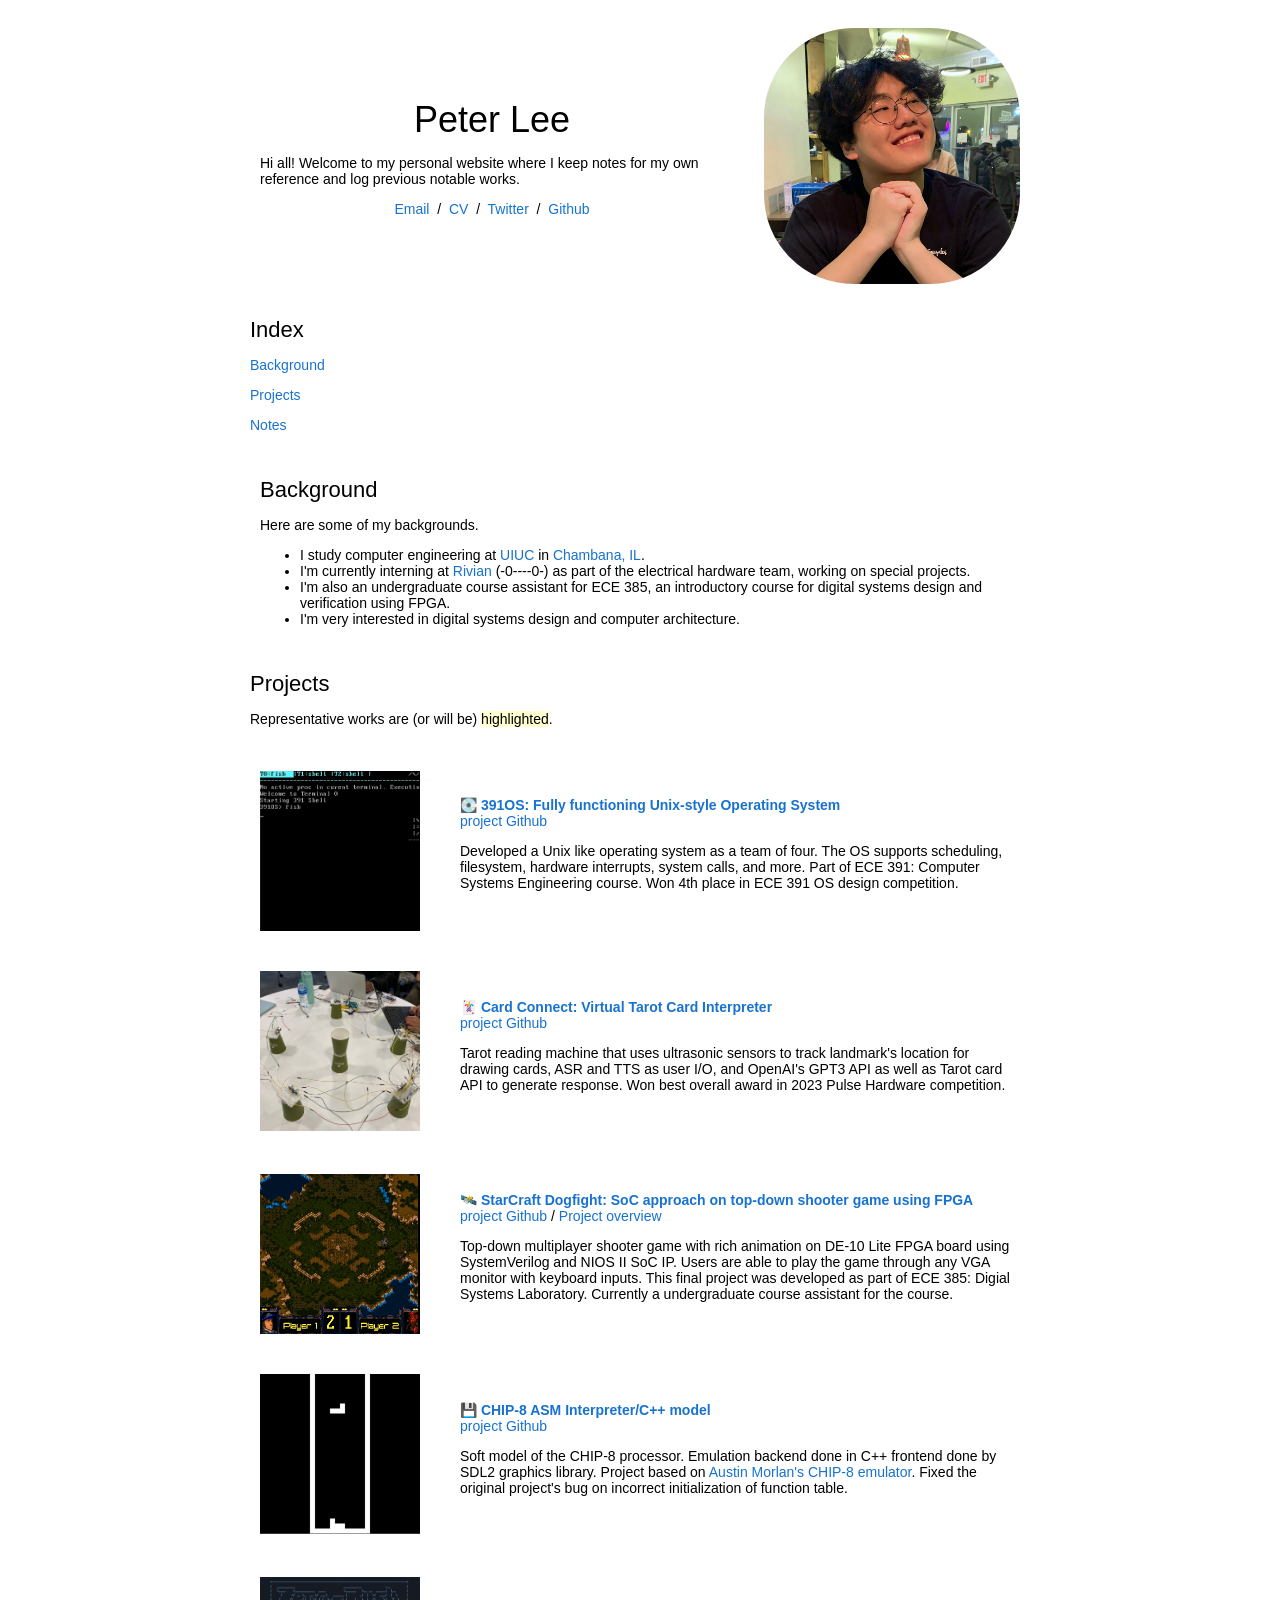
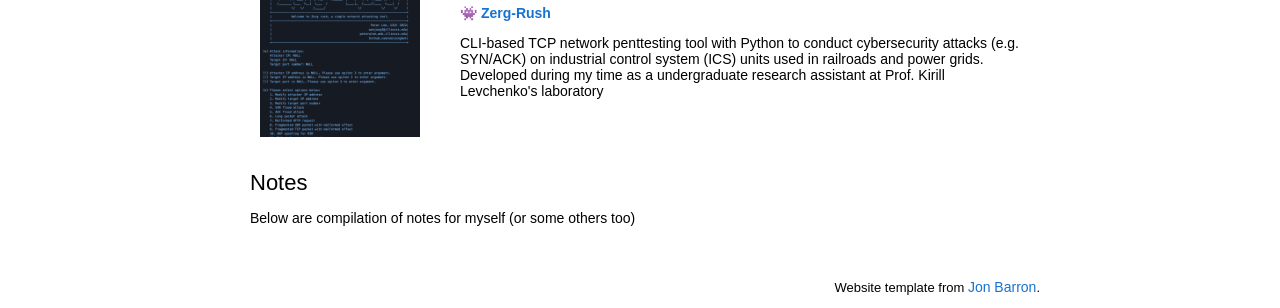
==== commit 2294e3eb: "removed unecessary links and mouse cursor stuff" ====
--- a/index.html
+++ b/index.html
@@ -21,23 +21,6 @@
   </head>
 
   <body>
-    <!-- cursor stuff -->
-    <div class="cursor">
-      <div class="cursor__ball cursor__ball--big">
-        <svg height="30" width="30">
-          <circle cx="15" cy="15" r="12" stroke-width="0"></circle>
-        </svg>
-      </div>
-
-      <div class="cursor__ball cursor__ball--small">
-        <svg height="10" width="10">
-          <circle cx="5" cy="5" r="4" stroke-width="0"></circle>
-        </svg>
-      </div>
-    </div>
-    <script src="index.js"></script>
-    <script src="https://cdnjs.cloudflare.com/ajax/libs/gsap/3.12.0/gsap.min.js"></script>
-    <!-- end of cursor stuff -->
     <table
       style="
         width: 100%;
@@ -52,25 +35,6 @@
       <tbody>
         <tr style="padding: 0px">
           <td style="padding: 0px">
-            <!-- <table
-              style="
-                width: 100%;
-                border: 0px;
-                border-spacing: 0px;
-                border-collapse: separate;
-                margin-right: auto;
-                margin-left: auto;
-                background: rgba(255, 255, 255, 0.25);
-                box-shadow: 0 8px 10px 0 #212021;
-                backdrop-filter: blur(10px);
-                -webkit-backdrop-filter: blur(10px);
-                border-radius: 10px;
-                border: 1px solid rgba(255, 255, 255, 0.18);
-                background-image: url(images/bd_dithered_blur_inverted_cc.jpg);
-                background-size: cover;
-                background-position: center;
-              "
-            > -->
             <table
             style="
               width: 100%;
@@ -365,7 +329,7 @@
                   </td>
                   <td style="padding: 20px; width: 75%; vertical-align: middle">
                     <a
-                      href="https://drive.google.com/file/d/1YvRx-4hrZoCk-nl6OgVJZlHAqOiN5hWq/view?usp=sharing"
+                      href=""
                     >
                       <papertitle>👾 Zerg-Rush</papertitle>
                     </a>
@@ -421,11 +385,6 @@
                       <a href="https://github.com/jonbarron/jonbarron_website"
                         >Jon Barron</a
                       >.<br />
-                      Cursor design
-                      <a href="https://codepen.io/clementGir/pen/RQqvQx"
-                        >Codepen</a
-                      >.<br />
-                      Cover image generated by DALL·E 2.
                     </p>
                   </td>
                 </tr>
